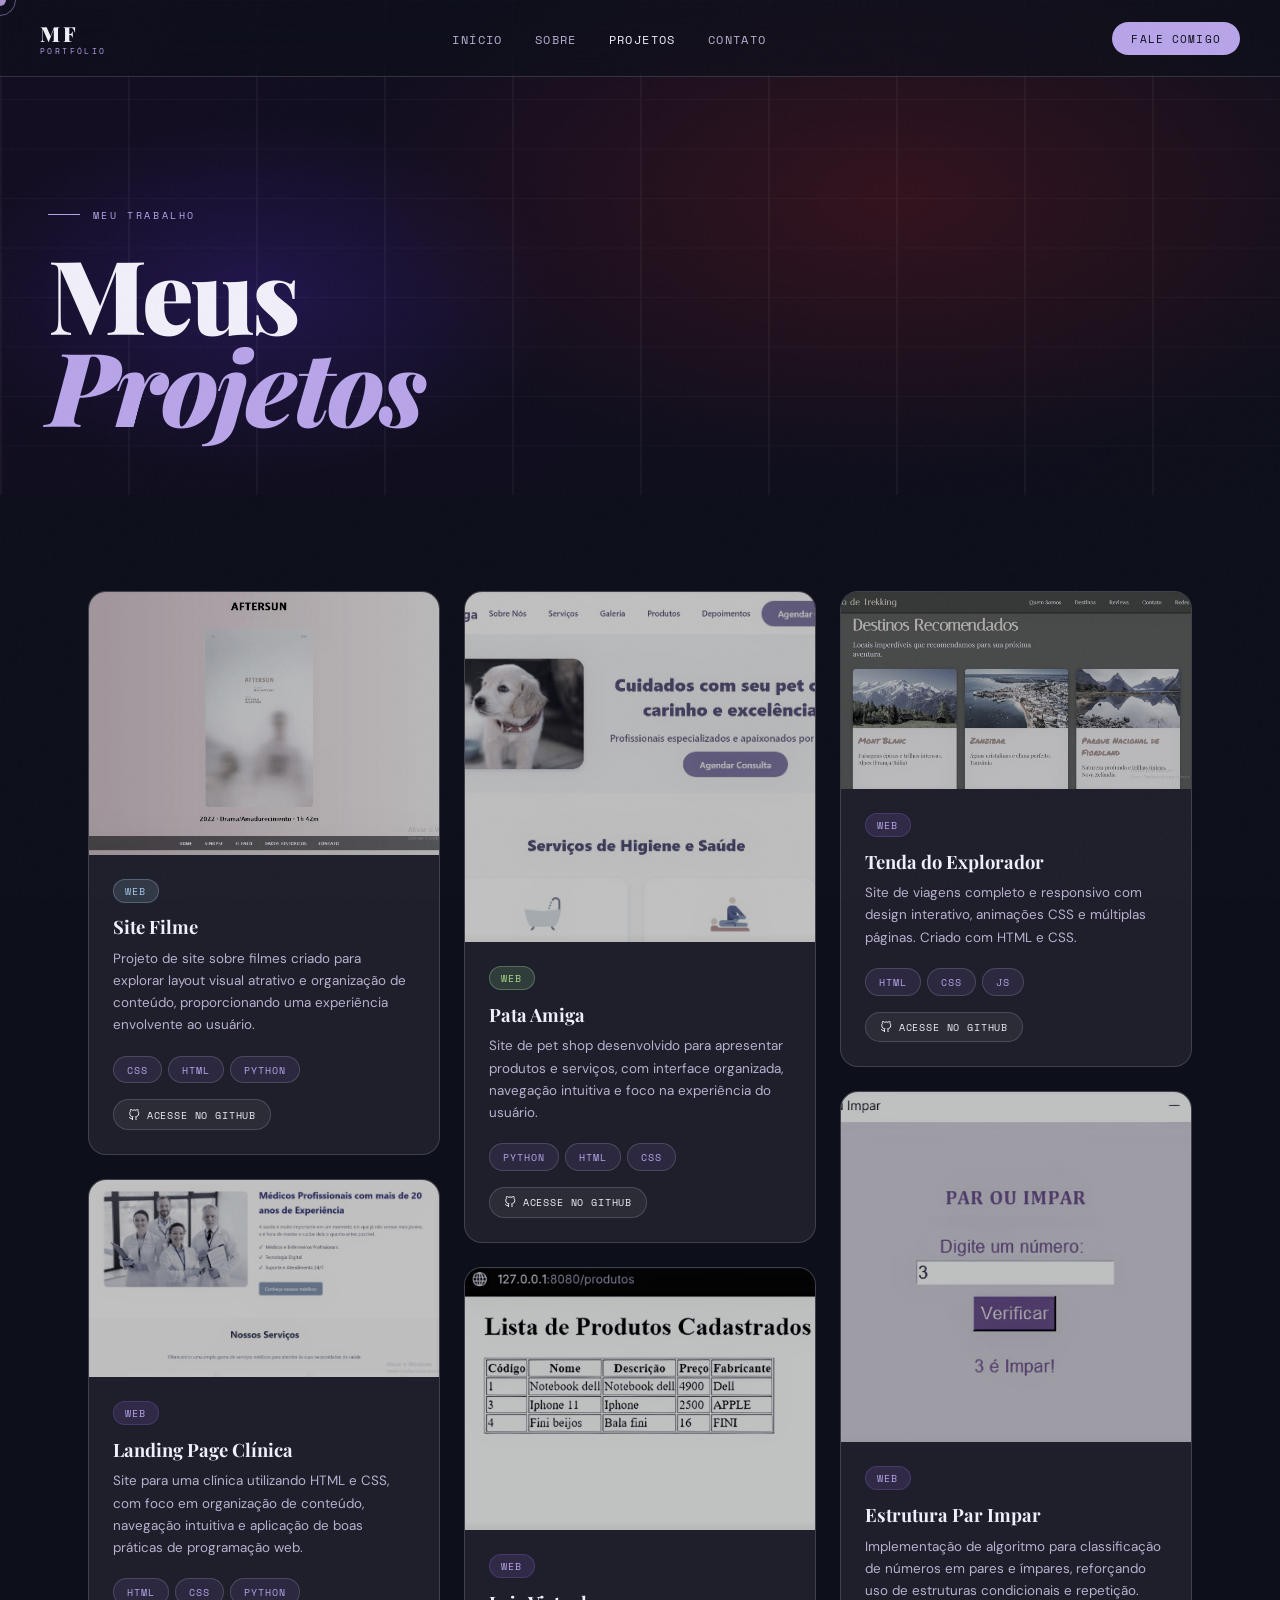
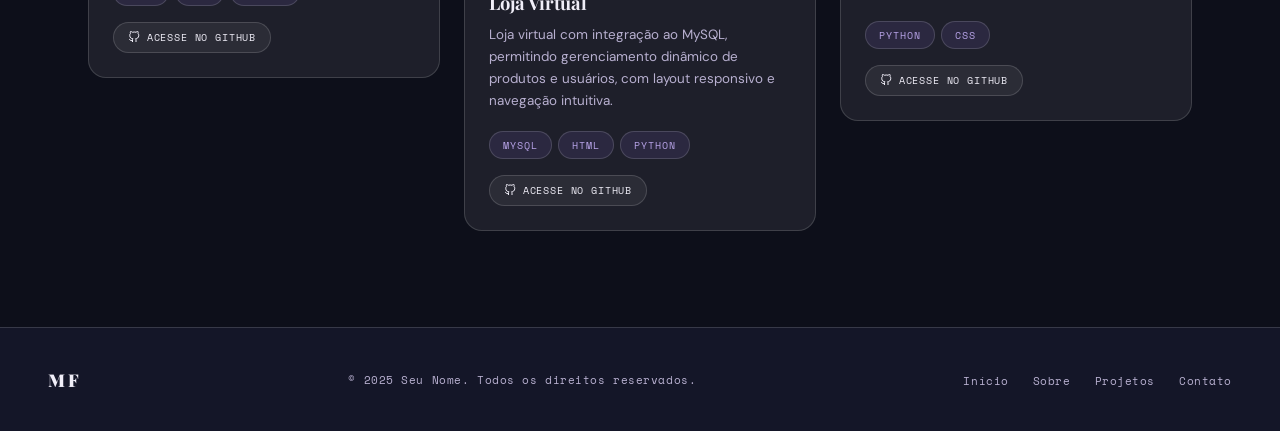
==== projetos.html @ b6779362 "Add files via upload" ====
<!DOCTYPE html>
<html lang="pt-BR">

<head>
  <meta charset="UTF-8" />
  <meta name="viewport" content="width=device-width, initial-scale=1.0" />
  <title>Projetos — Portfólio</title>
  <link rel="stylesheet" href="css/style.css" />
</head>

<body>

  <div class="cursor"></div>
  <div class="cursor-follower"></div>
  <div class="page-transition"></div>

  <!-- NAV -->
  <nav class="nav">
    <a href="index.html" class="nav-logo">MF<span>Portfólio</span></a>
    <button class="hamburger" aria-label="Menu"><span></span><span></span><span></span></button>
    <ul class="nav-links">
      <li><a href="index.html">Início</a></li>
      <li><a href="sobre.html">Sobre</a></li>
      <li><a href="projetos.html">Projetos</a></li>
      <li><a href="contato.html">Contato</a></li>
    </ul>
    <a href="contato.html" class="nav-cta">Fale comigo</a>
  </nav>

  <!-- ========================
       PROJECTS HERO
  ========================= -->
  <section class="projects-hero">
    <div class="projects-hero-bg"></div>

    <!-- Decorative grid pattern -->
    <svg style="position:absolute;inset:0;width:100%;height:100%;opacity:0.04;pointer-events:none;"
      viewBox="0 0 100 100" preserveAspectRatio="none">
      <defs>
        <pattern id="grid" width="10" height="10" patternUnits="userSpaceOnUse">
          <path d="M 10 0 L 0 0 0 10" fill="none" stroke="white" stroke-width="0.3" />
        </pattern>
      </defs>
      <rect width="100%" height="100%" fill="url(#grid)" />
    </svg>

    <div style="position:relative;z-index:2;max-width:1200px;width:100%;margin:0 auto;">
      <p class="section-label reveal">Meu trabalho</p>
      <h1
        style="font-family:var(--font-display);font-size:clamp(3rem,8vw,7rem);font-weight:900;line-height:0.9;letter-spacing:-0.03em;"
        class="reveal">
        Meus<br>
        <em style="font-style:italic;color:var(--lavender);">Projetos</em>
      </h1>
    </div>
  </section>

  <!-- ========================
       PROJECTS MASONRY
  ========================= -->
  <section class="projects-full-grid">
    <div class="projects-masonry">

      <!-- PROJECT 1 -->
      <div class="project-masonry-card reveal">
        <div class="project-masonry-thumb">
          <img src="assets/imagefilme.png" alt="Projeto Filme" />
        </div>
        <div class="project-masonry-info">
          <span class="project-badge desktop">Web</span>
          <h3 class="project-masonry-title">Site Filme</h3>
          <p class="project-masonry-desc">
            Projeto de site sobre filmes criado para explorar layout visual atrativo e organização de conteúdo,
            proporcionando uma experiência envolvente ao usuário.
          </p>
          <div style="display:flex;flex-wrap:wrap;gap:0.4rem;margin-bottom:1rem;">
            <span class="tag">CSS</span><span class="tag">HTML</span><span class="tag">Python</span>
          </div>
          <div class="project-links-row">
            <a href="https://github.com/marianafariasfa/site-filme" target="_blank" class="project-gh-btn">
              <svg width="12" height="12" viewBox="0 0 24 24" fill="none" stroke="currentColor" stroke-width="2">
                <path
                  d="M9 19c-5 1.5-5-2.5-7-3m14 6v-3.87a3.37 3.37 0 0 0-.94-2.61c3.14-.35 6.44-1.54 6.44-7A5.44 5.44 0 0 0 20 4.77 5.07 5.07 0 0 0 19.91 1S18.73.65 16 2.48a13.38 13.38 0 0 0-7 0C6.27.65 5.09 1 5.09 1A5.07 5.07 0 0 0 5 4.77a5.44 5.44 0 0 0-1.5 3.78c0 5.42 3.3 6.61 6.44 7A3.37 3.37 0 0 0 9 18.13V22" />
              </svg>
              Acesse no GitHub
            </a>
          </div>
        </div>
      </div>

      <!-- PROJECT 2 -->
      <div class="project-masonry-card reveal">
        <div class="project-masonry-thumb">
          <img src="assets/imageclinica.png" alt="Clínica Médica" />
        </div>
        <div class="project-masonry-info">
          <span class="project-badge web">Web</span>
          <h3 class="project-masonry-title">Landing Page Clínica</h3>
          <p class="project-masonry-desc">
            Site para uma clínica utilizando HTML e CSS, com foco em organização de conteúdo, navegação intuitiva e
            aplicação de boas práticas de programação web.
          </p>
          <div style="display:flex;flex-wrap:wrap;gap:0.4rem;margin-bottom:1rem;">
            <span class="tag">HTML</span><span class="tag">CSS</span><span class="tag">Python</span>
          </div>
          <div class="project-links-row">
            <a href="https://github.com/marianafariasfa/site-clinica-sesi" target="_blank" class="project-gh-btn">
              <svg width="12" height="12" viewBox="0 0 24 24" fill="none" stroke="currentColor" stroke-width="2">
                <path
                  d="M9 19c-5 1.5-5-2.5-7-3m14 6v-3.87a3.37 3.37 0 0 0-.94-2.61c3.14-.35 6.44-1.54 6.44-7A5.44 5.44 0 0 0 20 4.77 5.07 5.07 0 0 0 19.91 1S18.73.65 16 2.48a13.38 13.38 0 0 0-7 0C6.27.65 5.09 1 5.09 1A5.07 5.07 0 0 0 5 4.77a5.44 5.44 0 0 0-1.5 3.78c0 5.42 3.3 6.61 6.44 7A3.37 3.37 0 0 0 9 18.13V22" />
              </svg>
              Acesse no GitHub
            </a>
          </div>
        </div>
      </div>

      <!-- PROJECT 3 -->
      <div class="project-masonry-card reveal">
        <div class="project-masonry-thumb">
          <img src="assets/imagepataamiga.png" alt="Pata Amiga" />
        </div>
        <div class="project-masonry-info">
          <span class="project-badge"
            style="background:rgba(164,232,164,0.15);color:#a8d88a;border:1px solid rgba(164,232,164,0.3);">Web</span>
          <h3 class="project-masonry-title">Pata Amiga</h3>
          <p class="project-masonry-desc">
            Site de pet shop desenvolvido para apresentar produtos e serviços, com interface organizada, navegação
            intuitiva e foco na experiência do usuário.
          </p>
          <div style="display:flex;flex-wrap:wrap;gap:0.4rem;margin-bottom:1rem;">
            <span class="tag">Python</span><span class="tag">HTML</span><span class="tag">CSS</span>
          </div>
          <div class="project-links-row">
            <a href="https://github.com/marianafariasfa/site-pata-amiga-farias" target="_blank" class="project-gh-btn">
              <svg width="12" height="12" viewBox="0 0 24 24" fill="none" stroke="currentColor" stroke-width="2">
                <path
                  d="M9 19c-5 1.5-5-2.5-7-3m14 6v-3.87a3.37 3.37 0 0 0-.94-2.61c3.14-.35 6.44-1.54 6.44-7A5.44 5.44 0 0 0 20 4.77 5.07 5.07 0 0 0 19.91 1S18.73.65 16 2.48a13.38 13.38 0 0 0-7 0C6.27.65 5.09 1 5.09 1A5.07 5.07 0 0 0 5 4.77a5.44 5.44 0 0 0-1.5 3.78c0 5.42 3.3 6.61 6.44 7A3.37 3.37 0 0 0 9 18.13V22" />
              </svg>
              Acesse no GitHub
            </a>
          </div>
        </div>
      </div>

      <!-- PROJECT 4 -->
      <div class="project-masonry-card reveal">
        <div class="project-masonry-thumb">
          <img src="assets/imagelojavirtual.png" alt="Loja Virtual" />
        </div>
        <div class="project-masonry-info">
          <span class="project-badge web">Web</span>
          <h3 class="project-masonry-title">Loja Virtual</h3>
          <p class="project-masonry-desc">
            Loja virtual com integração ao MySQL, permitindo gerenciamento dinâmico de produtos e usuários, com layout
            responsivo e navegação intuitiva.
          </p>
          <div style="display:flex;flex-wrap:wrap;gap:0.4rem;margin-bottom:1rem;">
            <span class="tag">MySQL</span><span class="tag">HTML</span><span class="tag">Python</span>
          </div>
          <div class="project-links-row">
            <a href="https://github.com/marianafariasfa/loja-virtual" target="_blank" class="project-gh-btn">
              <svg width="12" height="12" viewBox="0 0 24 24" fill="none" stroke="currentColor" stroke-width="2">
                <path
                  d="M9 19c-5 1.5-5-2.5-7-3m14 6v-3.87a3.37 3.37 0 0 0-.94-2.61c3.14-.35 6.44-1.54 6.44-7A5.44 5.44 0 0 0 20 4.77 5.07 5.07 0 0 0 19.91 1S18.73.65 16 2.48a13.38 13.38 0 0 0-7 0C6.27.65 5.09 1 5.09 1A5.07 5.07 0 0 0 5 4.77a5.44 5.44 0 0 0-1.5 3.78c0 5.42 3.3 6.61 6.44 7A3.37 3.37 0 0 0 9 18.13V22" />
              </svg>
              Acesse no GitHub
            </a>
          </div>
        </div>
      </div>

      <!-- PROJECT 5 -->
      <div class="project-masonry-card reveal">
        <div class="project-masonry-thumb">
          <img src="assets/imagetenda.png" alt="Tenda do Explorador" />
        </div>
        <div class="project-masonry-info">
          <span class="project-badge web">Web</span>
          <h3 class="project-masonry-title">Tenda do Explorador</h3>
          <p class="project-masonry-desc">
            Site de viagens completo e responsivo com design interativo, animações CSS e múltiplas páginas. Criado
            com HTML e CSS.
          </p>
          <div style="display:flex;flex-wrap:wrap;gap:0.4rem;margin-bottom:1rem;">
            <span class="tag">HTML</span><span class="tag">CSS</span><span class="tag">JS</span>
          </div>
          <div class="project-links-row">
            <a href="https://github.com/marianafariasfa/tendadoexplorador" target="_blank" class="project-gh-btn">
              <svg width="12" height="12" viewBox="0 0 24 24" fill="none" stroke="currentColor" stroke-width="2">
                <path
                  d="M9 19c-5 1.5-5-2.5-7-3m14 6v-3.87a3.37 3.37 0 0 0-.94-2.61c3.14-.35 6.44-1.54 6.44-7A5.44 5.44 0 0 0 20 4.77 5.07 5.07 0 0 0 19.91 1S18.73.65 16 2.48a13.38 13.38 0 0 0-7 0C6.27.65 5.09 1 5.09 1A5.07 5.07 0 0 0 5 4.77a5.44 5.44 0 0 0-1.5 3.78c0 5.42 3.3 6.61 6.44 7A3.37 3.37 0 0 0 9 18.13V22" />
              </svg>
              Acesse no GitHub
            </a>
          </div>
        </div>
      </div>

      <!-- PROJECT 6 -->
      <div class="project-masonry-card reveal">
        <div class="project-masonry-thumb">
          <img src="assets/imageparimpar.png" alt="Estrutura Par ou Impar" />
        </div>
        <div class="project-masonry-info">
          <span class="project-badge web">Web</span>
          <h3 class="project-masonry-title">Estrutura Par Impar</h3>
          <p class="project-masonry-desc">
            Implementação de algoritmo para classificação de números em pares e ímpares, reforçando uso de estruturas
            condicionais e repetição.
          <div style="display:flex;flex-wrap:wrap;gap:0.4rem;margin-bottom:1rem;">
            <span class="tag">Python</span><span class="tag">CSS</span>
          </div>
          <div class="project-links-row">
            <a href="https://github.com/marianafariasfa/Estrutura-Par-Impar" target="_blank" class="project-gh-btn">
              <svg width="12" height="12" viewBox="0 0 24 24" fill="none" stroke="currentColor" stroke-width="2">
                <path
                  d="M9 19c-5 1.5-5-2.5-7-3m14 6v-3.87a3.37 3.37 0 0 0-.94-2.61c3.14-.35 6.44-1.54 6.44-7A5.44 5.44 0 0 0 20 4.77 5.07 5.07 0 0 0 19.91 1S18.73.65 16 2.48a13.38 13.38 0 0 0-7 0C6.27.65 5.09 1 5.09 1A5.07 5.07 0 0 0 5 4.77a5.44 5.44 0 0 0-1.5 3.78c0 5.42 3.3 6.61 6.44 7A3.37 3.37 0 0 0 9 18.13V22" />
              </svg>
              Acesse no GitHub
            </a>
          </div>
        </div>
      </div>

    </div>
  </section>

  <!-- FOOTER -->
  <footer>
    <span class="footer-logo">MF</span>
    <p>© 2025 Seu Nome. Todos os direitos reservados.</p>
    <ul class="footer-links">
      <li><a href="index.html">Início</a></li>
      <li><a href="sobre.html">Sobre</a></li>
      <li><a href="projetos.html">Projetos</a></li>
      <li><a href="contato.html">Contato</a></li>
    </ul>
  </footer>

  <script src="js/main.js"></script>
</body>

</html>
---- css/style.css ----
/* ========================================
   PORTFOLIO - AKINA-INSPIRED DESIGN SYSTEM
   Glassmorphism + Scrapbook + Editorial
   ======================================== */

@import url('https://fonts.googleapis.com/css2?family=Playfair+Display:ital,wght@0,400;0,700;0,900;1,400;1,700&family=DM+Sans:wght@300;400;500;600&family=Space+Mono:wght@400;700&display=swap');

/* ---- CSS VARIABLES ---- */
:root {
  --bg-dark: #0d0f1a;
  --bg-mid: #141628;
  --purple-deep: #2d1b69;
  --purple-mid: #4a2f8a;
  --purple-light: #7c5cbf;
  --lavender: #b8a4e8;
  --rose: #e8a4c4;
  --ice-blue: #a4c8e8;
  --cream: #f5f0e8;
  --warm-white: #faf8f5;
  --text-primary: #f0eef8;
  --text-secondary: #b8b0d0;
  --glass-bg: rgba(255,255,255,0.07);
  --glass-border: rgba(255,255,255,0.15);
  --glass-shadow: rgba(0,0,0,0.4);
  --card-dark: rgba(20,15,45,0.85);
  --card-maroon: rgba(60,20,30,0.9);
  --accent-yellow: #f5e642;
  --accent-coral: #ff6b6b;

  --font-display: 'Playfair Display', serif;
  --font-body: 'DM Sans', sans-serif;
  --font-mono: 'Space Mono', monospace;
}

/* ---- RESET & BASE ---- */
*, *::before, *::after { box-sizing: border-box; margin: 0; padding: 0; }

html { scroll-behavior: smooth; font-size: 16px; }

body {
  font-family: var(--font-body);
  background: var(--bg-dark);
  color: var(--text-primary);
  overflow-x: hidden;
  cursor: none;
}

/* ---- CUSTOM CURSOR ---- */
.cursor {
  width: 12px; height: 12px;
  background: var(--lavender);
  border-radius: 50%;
  position: fixed;
  top: 0; left: 0;
  pointer-events: none;
  z-index: 9999;
  transform: translate(-50%, -50%);
  transition: transform 0.1s ease, width 0.2s, height 0.2s, background 0.2s;
  mix-blend-mode: difference;
}
.cursor-follower {
  width: 32px; height: 32px;
  border: 1.5px solid rgba(184,164,232,0.5);
  border-radius: 50%;
  position: fixed;
  top: 0; left: 0;
  pointer-events: none;
  z-index: 9998;
  transform: translate(-50%, -50%);
  transition: transform 0.3s ease, width 0.3s, height 0.3s;
}
body:hover .cursor { transform: translate(-50%, -50%) scale(1); }
a:hover ~ .cursor, button:hover ~ .cursor { transform: translate(-50%, -50%) scale(2.5); }

/* ---- GRAIN OVERLAY ---- */
body::before {
  content: '';
  position: fixed;
  inset: 0;
  background-image: url("data:image/svg+xml,%3Csvg viewBox='0 0 256 256' xmlns='http://www.w3.org/2000/svg'%3E%3Cfilter id='noise'%3E%3CfeTurbulence type='fractalNoise' baseFrequency='0.9' numOctaves='4' stitchTiles='stitch'/%3E%3C/filter%3E%3Crect width='100%25' height='100%25' filter='url(%23noise)' opacity='0.04'/%3E%3C/svg%3E");
  pointer-events: none;
  z-index: 9000;
  opacity: 0.4;
}

/* ---- NAVIGATION ---- */
.nav {
  position: fixed;
  top: 0; left: 0; right: 0;
  z-index: 1000;
  padding: 1.2rem 2.5rem;
  display: flex;
  align-items: center;
  justify-content: space-between;
  background: rgba(13,15,26,0.6);
  backdrop-filter: blur(20px);
  -webkit-backdrop-filter: blur(20px);
  border-bottom: 1px solid var(--glass-border);
}

.nav-logo {
  font-family: var(--font-display);
  font-size: 1.3rem;
  font-weight: 900;
  letter-spacing: 0.15em;
  color: var(--text-primary);
  text-decoration: none;
  text-transform: uppercase;
}

.nav-logo span {
  display: block;
  font-size: 0.5rem;
  font-family: var(--font-mono);
  letter-spacing: 0.3em;
  color: var(--lavender);
  font-weight: 400;
  text-transform: uppercase;
  margin-top: -2px;
}

.nav-links {
  display: flex;
  gap: 2rem;
  list-style: none;
  align-items: center;
}

.nav-links a {
  font-family: var(--font-mono);
  font-size: 0.72rem;
  letter-spacing: 0.12em;
  color: var(--text-secondary);
  text-decoration: none;
  text-transform: uppercase;
  transition: color 0.3s;
  position: relative;
}

.nav-links a::after {
  content: '';
  position: absolute;
  bottom: -3px; left: 0;
  width: 0; height: 1px;
  background: var(--lavender);
  transition: width 0.3s ease;
}

.nav-links a:hover { color: var(--lavender); }
.nav-links a:hover::after { width: 100%; }
.nav-links a.active { color: var(--text-primary); }

.nav-cta {
  font-family: var(--font-mono);
  font-size: 0.7rem;
  letter-spacing: 0.1em;
  color: var(--bg-dark);
  background: var(--lavender);
  border: none;
  padding: 0.5rem 1.2rem;
  cursor: pointer;
  text-decoration: none;
  text-transform: uppercase;
  transition: background 0.3s, transform 0.2s;
  border-radius: 50px;
}
.nav-cta:hover { background: var(--rose); transform: scale(1.03); }

/* ---- HAMBURGER ---- */
.hamburger {
  display: none;
  flex-direction: column;
  gap: 5px;
  cursor: pointer;
  padding: 4px;
  background: none;
  border: none;
}
.hamburger span {
  display: block;
  width: 22px; height: 1.5px;
  background: var(--text-primary);
  transition: all 0.3s;
}
.hamburger.open span:nth-child(1) { transform: translateY(6.5px) rotate(45deg); }
.hamburger.open span:nth-child(2) { opacity: 0; }
.hamburger.open span:nth-child(3) { transform: translateY(-6.5px) rotate(-45deg); }

/* ---- GLASS PANEL (reusable) ---- */
.glass {
  background: var(--glass-bg);
  border: 1px solid var(--glass-border);
  backdrop-filter: blur(16px);
  -webkit-backdrop-filter: blur(16px);
  border-radius: 18px;
}

/* ---- TORN EDGE (pseudo-element) ---- */
.torn-top::before,
.torn-bottom::after {
  content: '';
  display: block;
  width: 100%;
  height: 40px;
  background: inherit;
  clip-path: polygon(
    0% 100%, 3% 40%, 6% 80%, 9% 30%, 12% 70%, 15% 20%, 18% 60%,
    21% 10%, 24% 50%, 27% 90%, 30% 40%, 33% 70%, 36% 20%, 39% 60%,
    42% 100%, 45% 50%, 48% 80%, 51% 30%, 54% 70%, 57% 10%, 60% 60%,
    63% 90%, 66% 40%, 69% 80%, 72% 30%, 75% 60%, 78% 20%, 81% 70%,
    84% 40%, 87% 80%, 90% 10%, 93% 60%, 96% 30%, 100% 70%, 100% 100%
  );
}

/* ---- SECTION TRANSITIONS (fade+slide) ---- */
.reveal {
  opacity: 0;
  transform: translateY(40px);
  transition: opacity 0.7s cubic-bezier(0.16, 1, 0.3, 1), transform 0.7s cubic-bezier(0.16, 1, 0.3, 1);
}
.reveal.visible {
  opacity: 1;
  transform: translateY(0);
}
.reveal-left {
  opacity: 0;
  transform: translateX(-50px);
  transition: opacity 0.7s cubic-bezier(0.16, 1, 0.3, 1), transform 0.7s cubic-bezier(0.16, 1, 0.3, 1);
}
.reveal-left.visible { opacity: 1; transform: translateX(0); }
.reveal-right {
  opacity: 0;
  transform: translateX(50px);
  transition: opacity 0.7s cubic-bezier(0.16, 1, 0.3, 1), transform 0.7s cubic-bezier(0.16, 1, 0.3, 1);
}
.reveal-right.visible { opacity: 1; transform: translateX(0); }

/* ---- PAGE TRANSITION ---- */
.page-transition {
  position: fixed;
  inset: 0;
  background: var(--purple-deep);
  z-index: 8000;
  transform: translateY(100%);
  transition: transform 0.5s cubic-bezier(0.76, 0, 0.24, 1);
}
.page-transition.entering { transform: translateY(0); }
.page-transition.leaving { transform: translateY(-100%); }

/* ---- FOOTER ---- */
footer {
  background: var(--bg-mid);
  border-top: 1px solid var(--glass-border);
  padding: 2.5rem 3rem;
  display: flex;
  align-items: center;
  justify-content: space-between;
  flex-wrap: wrap;
  gap: 1rem;
}
footer .footer-logo {
  font-family: var(--font-display);
  font-size: 1.1rem;
  font-weight: 900;
  letter-spacing: 0.15em;
  color: var(--text-primary);
}
footer p {
  font-family: var(--font-mono);
  font-size: 0.7rem;
  color: var(--text-secondary);
  letter-spacing: 0.05em;
}
footer .footer-links {
  display: flex;
  gap: 1.5rem;
  list-style: none;
}
footer .footer-links a {
  font-family: var(--font-mono);
  font-size: 0.7rem;
  color: var(--text-secondary);
  text-decoration: none;
  letter-spacing: 0.05em;
  transition: color 0.3s;
}
footer .footer-links a:hover { color: var(--lavender); }

/* ---- SCROLL BAR ---- */
::-webkit-scrollbar { width: 5px; }
::-webkit-scrollbar-track { background: var(--bg-dark); }
::-webkit-scrollbar-thumb { background: var(--purple-mid); border-radius: 10px; }
::-webkit-scrollbar-thumb:hover { background: var(--lavender); }

/* ---- UTILITY ---- */
.tag {
  display: inline-block;
  font-family: var(--font-mono);
  font-size: 0.65rem;
  letter-spacing: 0.1em;
  text-transform: uppercase;
  padding: 0.3rem 0.8rem;
  border: 1px solid var(--glass-border);
  border-radius: 50px;
  color: var(--lavender);
  background: rgba(124,92,191,0.15);
}

/* ========================================
   HOME PAGE
   ======================================== */

.hero {
  position: relative;
  min-height: 100vh;
  display: flex;
  flex-direction: column;
  justify-content: flex-end;
  overflow: hidden;
  padding-top: 80px;
}

.hero-bg {
  position: absolute;
  inset: 0;
  background:
    radial-gradient(ellipse 80% 60% at 50% 0%, rgba(74,47,138,0.7) 0%, transparent 70%),
    radial-gradient(ellipse 40% 40% at 80% 30%, rgba(184,164,232,0.15) 0%, transparent 60%),
    radial-gradient(ellipse 60% 80% at 20% 80%, rgba(45,27,105,0.6) 0%, transparent 70%),
    linear-gradient(170deg, #1a1035 0%, #0d0f1a 40%, #1c1030 100%);
  z-index: 0;
}

/* Mountain silhouette using CSS */
.hero-mountain {
  position: absolute;
  bottom: 0;
  left: 0; right: 0;
  height: 65%;
  background: linear-gradient(180deg, transparent 0%, rgba(20,10,40,0.5) 40%, #0d0f1a 100%);
  clip-path: polygon(
    0% 100%, 0% 75%, 8% 55%, 15% 65%, 22% 40%, 28% 55%, 35% 20%, 42% 38%,
    48% 15%, 55% 30%, 62% 10%, 68% 28%, 75% 18%, 82% 35%, 88% 22%, 94% 40%,
    100% 30%, 100% 100%
  );
  z-index: 1;
}

.hero-mountain-2 {
  position: absolute;
  bottom: 0;
  left: 0; right: 0;
  height: 45%;
  background: linear-gradient(180deg, rgba(45,27,105,0.4) 0%, #0d0f1a 80%);
  clip-path: polygon(
    0% 100%, 0% 80%, 5% 65%, 12% 72%, 20% 50%, 30% 68%, 40% 35%, 50% 55%,
    60% 30%, 70% 52%, 80% 40%, 90% 58%, 100% 45%, 100% 100%
  );
  z-index: 2;
}

.hero-city-glow {
  position: absolute;
  bottom: 0;
  left: 0; right: 0;
  height: 30%;
  background: linear-gradient(0deg, rgba(255,140,60,0.12) 0%, transparent 100%);
  z-index: 3;
}

.hero-content {
  position: relative;
  z-index: 10;
  padding: 0 3rem 0;
  max-width: 1200px;
  width: 100%;
  margin: 0 auto;
}

.hero-eyebrow {
  font-family: var(--font-mono);
  font-size: 0.72rem;
  letter-spacing: 0.25em;
  color: var(--lavender);
  text-transform: uppercase;
  margin-bottom: 1rem;
}

.hero-name {
  font-family: var(--font-display);
  font-size: clamp(3.5rem, 9vw, 8rem);
  font-weight: 900;
  line-height: 0.92;
  letter-spacing: -0.02em;
  color: var(--text-primary);
  margin-bottom: 1.5rem;
}

.hero-name em {
  font-style: italic;
  color: var(--lavender);
}

.hero-phrase {
  font-family: var(--font-display);
  font-size: clamp(1rem, 2.5vw, 1.4rem);
  font-style: italic;
  color: var(--text-secondary);
  max-width: 520px;
  line-height: 1.5;
  margin-bottom: 2.5rem;
}

.hero-cta-group {
  display: flex;
  gap: 1rem;
  align-items: center;
  margin-bottom: 3rem;
  flex-wrap: wrap;
}

.btn-primary {
  font-family: var(--font-mono);
  font-size: 0.72rem;
  letter-spacing: 0.1em;
  text-transform: uppercase;
  color: var(--bg-dark);
  background: var(--lavender);
  border: none;
  padding: 0.9rem 2rem;
  cursor: pointer;
  text-decoration: none;
  border-radius: 50px;
  transition: all 0.3s ease;
  display: inline-flex;
  align-items: center;
  gap: 0.5rem;
}
.btn-primary:hover {
  background: var(--rose);
  transform: translateY(-2px);
  box-shadow: 0 8px 30px rgba(184,164,232,0.3);
}

.btn-outline {
  font-family: var(--font-mono);
  font-size: 0.72rem;
  letter-spacing: 0.1em;
  text-transform: uppercase;
  color: var(--text-primary);
  background: transparent;
  border: 1px solid var(--glass-border);
  padding: 0.9rem 2rem;
  cursor: pointer;
  text-decoration: none;
  border-radius: 50px;
  transition: all 0.3s ease;
  backdrop-filter: blur(8px);
}
.btn-outline:hover {
  border-color: var(--lavender);
  color: var(--lavender);
  transform: translateY(-2px);
}

/* ---- HERO BOTTOM BAR ---- */
.hero-bottom-bar {
  position: relative;
  z-index: 10;
  display: flex;
  align-items: center;
  gap: 0;
  background: rgba(255,255,255,0.06);
  backdrop-filter: blur(20px);
  -webkit-backdrop-filter: blur(20px);
  border-top: 1px solid var(--glass-border);
  padding: 0.9rem 3rem;
  overflow-x: auto;
  flex-wrap: nowrap;
}

.hero-bottom-bar .bar-item {
  font-family: var(--font-mono);
  font-size: 0.65rem;
  letter-spacing: 0.08em;
  color: var(--text-secondary);
  text-transform: uppercase;
  padding: 0 2rem;
  border-right: 1px solid var(--glass-border);
  white-space: nowrap;
  display: flex;
  align-items: center;
  gap: 0.5rem;
}
.hero-bottom-bar .bar-item:last-child { border-right: none; }
.hero-bottom-bar .bar-item svg { width: 12px; height: 12px; opacity: 0.6; }

/* ---- ABOUT PREVIEW SECTION ---- */
.about-preview {
  padding: 8rem 3rem;
  max-width: 1200px;
  margin: 0 auto;
}

.section-label {
  font-family: var(--font-mono);
  font-size: 0.65rem;
  letter-spacing: 0.25em;
  color: var(--lavender);
  text-transform: uppercase;
  margin-bottom: 1.5rem;
  display: flex;
  align-items: center;
  gap: 0.8rem;
}
.section-label::before {
  content: '';
  display: inline-block;
  width: 2rem; height: 1px;
  background: var(--lavender);
}

.section-title {
  font-family: var(--font-display);
  font-size: clamp(2.2rem, 5vw, 4rem);
  font-weight: 900;
  line-height: 1.05;
  letter-spacing: -0.02em;
  margin-bottom: 2rem;
}

.section-title em { font-style: italic; color: var(--lavender); }

/* ---- COLLAGE GRID ---- */
.collage-grid {
  display: grid;
  grid-template-columns: repeat(12, 1fr);
  grid-template-rows: auto;
  gap: 1.2rem;
  margin-top: 4rem;
}

.collage-card {
  border-radius: 18px;
  overflow: hidden;
  position: relative;
  transition: transform 0.4s cubic-bezier(0.16,1,0.3,1);
}
.collage-card:hover { transform: translateY(-6px) rotate(0.5deg); }

.collage-card-1 {
  grid-column: 1 / 8;
  grid-row: 1;
  background: var(--card-dark);
  border: 1px solid var(--glass-border);
  padding: 2.5rem;
  display: flex;
  flex-direction: column;
  justify-content: space-between;
  min-height: 280px;
}

.collage-card-2 {
  grid-column: 8 / 13;
  grid-row: 1;
  background: linear-gradient(135deg, rgba(74,47,138,0.6), rgba(45,27,105,0.8));
  border: 1px solid rgba(124,92,191,0.3);
  padding: 2.5rem;
  min-height: 280px;
  display: flex;
  flex-direction: column;
  justify-content: flex-end;
}

.collage-card-3 {
  grid-column: 1 / 5;
  grid-row: 2;
  background: var(--card-maroon);
  border: 1px solid rgba(180,80,80,0.2);
  padding: 2rem;
  min-height: 200px;
  display: flex;
  flex-direction: column;
  justify-content: flex-end;
}

.collage-card-4 {
  grid-column: 5 / 13;
  grid-row: 2;
  background: rgba(255,255,255,0.04);
  border: 1px solid var(--glass-border);
  backdrop-filter: blur(10px);
  padding: 2.5rem;
  min-height: 200px;
  display: flex;
  align-items: center;
  gap: 3rem;
}

.collage-card-title {
  font-family: var(--font-display);
  font-size: clamp(1.2rem, 2.5vw, 1.8rem);
  font-weight: 700;
  line-height: 1.2;
  margin-bottom: 0.8rem;
}
.collage-card-title em { font-style: italic; color: var(--lavender); }

.collage-card-body {
  font-size: 0.88rem;
  color: var(--text-secondary);
  line-height: 1.65;
}

.big-number {
  font-family: var(--font-display);
  font-size: 5rem;
  font-weight: 900;
  line-height: 1;
  color: var(--lavender);
  opacity: 0.8;
}

.stat-group {
  display: flex;
  flex-direction: column;
  gap: 0.2rem;
}
.stat-group .stat-num {
  font-family: var(--font-display);
  font-size: 2.5rem;
  font-weight: 700;
  color: var(--text-primary);
}
.stat-group .stat-label {
  font-family: var(--font-mono);
  font-size: 0.65rem;
  letter-spacing: 0.1em;
  color: var(--text-secondary);
  text-transform: uppercase;
}

/* ---- SKILLS RIBBON ---- */
.skills-ribbon {
  padding: 2rem 0;
  overflow: hidden;
  border-top: 1px solid var(--glass-border);
  border-bottom: 1px solid var(--glass-border);
  background: rgba(255,255,255,0.02);
  position: relative;
}

.skills-ribbon-track {
  display: flex;
  gap: 3rem;
  animation: ribbon-scroll 20s linear infinite;
  width: max-content;
}

.skills-ribbon-track .ribbon-item {
  font-family: var(--font-display);
  font-size: 1.2rem;
  font-style: italic;
  color: var(--text-secondary);
  white-space: nowrap;
  display: flex;
  align-items: center;
  gap: 0.8rem;
}
.skills-ribbon-track .ribbon-item::after {
  content: '✦';
  color: var(--lavender);
  font-style: normal;
  font-size: 0.7rem;
}

@keyframes ribbon-scroll {
  from { transform: translateX(0); }
  to { transform: translateX(-50%); }
}

/* ---- PROJECTS PREVIEW ---- */
.projects-preview {
  padding: 8rem 3rem;
  max-width: 1200px;
  margin: 0 auto;
}

.projects-grid {
  display: grid;
  grid-template-columns: repeat(3, 1fr);
  gap: 1.5rem;
  margin-top: 3rem;
}

.project-card {
  border-radius: 18px;
  overflow: hidden;
  background: var(--glass-bg);
  border: 1px solid var(--glass-border);
  transition: all 0.4s cubic-bezier(0.16,1,0.3,1);
  position: relative;
}

.project-card:hover {
  transform: translateY(-8px);
  border-color: rgba(124,92,191,0.4);
  box-shadow: 0 20px 60px rgba(124,92,191,0.2);
}

.project-thumb {
  height: 200px;
  position: relative;
  overflow: hidden;
}

.project-thumb-bg {
  position: absolute;
  inset: 0;
  transition: transform 0.5s ease;
}
.project-card:hover .project-thumb-bg { transform: scale(1.05); }

.project-thumb-overlay {
  position: absolute;
  inset: 0;
  background: linear-gradient(180deg, transparent 50%, rgba(13,15,26,0.9) 100%);
}

.project-info {
  padding: 1.5rem;
}

.project-tech-stack {
  display: flex;
  flex-wrap: wrap;
  gap: 0.4rem;
  margin-bottom: 0.8rem;
}

.project-name {
  font-family: var(--font-display);
  font-size: 1.2rem;
  font-weight: 700;
  margin-bottom: 0.5rem;
}

.project-desc {
  font-size: 0.84rem;
  color: var(--text-secondary);
  line-height: 1.6;
  margin-bottom: 1rem;
}

.project-link {
  font-family: var(--font-mono);
  font-size: 0.68rem;
  letter-spacing: 0.08em;
  text-transform: uppercase;
  color: var(--lavender);
  text-decoration: none;
  display: flex;
  align-items: center;
  gap: 0.4rem;
  transition: gap 0.3s;
}
.project-link:hover { gap: 0.8rem; }

/* ======================================
   ABOUT PAGE
   ====================================== */

.about-hero {
  min-height: 60vh;
  display: flex;
  align-items: flex-end;
  position: relative;
  overflow: hidden;
  padding: 8rem 3rem 4rem;
}

.about-hero-bg {
  position: absolute;
  inset: 0;
  background:
    radial-gradient(ellipse 70% 70% at 30% 50%, rgba(45,27,105,0.8) 0%, transparent 70%),
    linear-gradient(135deg, #1a1035 0%, #0d0f1a 100%);
}

.about-hero-content {
  position: relative;
  z-index: 2;
  max-width: 1200px;
  width: 100%;
  margin: 0 auto;
}

.about-page-title {
  font-family: var(--font-display);
  font-size: clamp(3rem, 8vw, 7rem);
  font-weight: 900;
  line-height: 0.9;
  letter-spacing: -0.03em;
}
.about-page-title em { font-style: italic; color: var(--lavender); }

.about-layout {
  padding: 6rem 3rem;
  max-width: 1200px;
  margin: 0 auto;
  display: grid;
  grid-template-columns: 1fr 1.2fr;
  gap: 5rem;
  align-items: start;
}

.about-bio p {
  font-size: 1rem;
  line-height: 1.8;
  color: var(--text-secondary);
  margin-bottom: 1.2rem;
}

.about-bio p strong {
  color: var(--text-primary);
  font-weight: 600;
}

.skills-section { padding: 0 3rem 8rem; max-width: 1200px; margin: 0 auto; }

.skills-columns {
  display: grid;
  grid-template-columns: 1fr 1fr;
  gap: 4rem;
  margin-top: 3rem;
}

.skill-category-title {
  font-family: var(--font-display);
  font-size: 1.5rem;
  font-weight: 700;
  font-style: italic;
  margin-bottom: 1.5rem;
  color: var(--lavender);
}

.skill-item {
  margin-bottom: 1.5rem;
}

.skill-item-header {
  display: flex;
  justify-content: space-between;
  align-items: center;
  margin-bottom: 0.5rem;
}

.skill-name {
  font-family: var(--font-mono);
  font-size: 0.75rem;
  letter-spacing: 0.08em;
  text-transform: uppercase;
  color: var(--text-primary);
}

.skill-pct {
  font-family: var(--font-mono);
  font-size: 0.68rem;
  color: var(--lavender);
}

.skill-bar-bg {
  height: 3px;
  background: rgba(255,255,255,0.1);
  border-radius: 10px;
  overflow: hidden;
}

.skill-bar-fill {
  height: 100%;
  background: linear-gradient(90deg, var(--purple-mid), var(--lavender));
  border-radius: 10px;
  width: 0;
  transition: width 1.2s cubic-bezier(0.16, 1, 0.3, 1);
}

.soft-skills-grid {
  display: grid;
  grid-template-columns: 1fr 1fr;
  gap: 1rem;
}

.soft-skill-card {
  background: var(--glass-bg);
  border: 1px solid var(--glass-border);
  border-radius: 14px;
  padding: 1.5rem;
  transition: all 0.3s;
}
.soft-skill-card:hover {
  background: rgba(124,92,191,0.15);
  border-color: rgba(124,92,191,0.4);
  transform: translateY(-3px);
}

.soft-skill-icon {
  font-size: 1.5rem;
  margin-bottom: 0.6rem;
}

.soft-skill-name {
  font-family: var(--font-mono);
  font-size: 0.72rem;
  letter-spacing: 0.08em;
  text-transform: uppercase;
  color: var(--text-primary);
  margin-bottom: 0.4rem;
}

.soft-skill-desc {
  font-size: 0.8rem;
  color: var(--text-secondary);
  line-height: 1.5;
}

/* ======================================
   PROJECTS PAGE
   ====================================== */

.projects-hero {
  min-height: 55vh;
  display: flex;
  align-items: flex-end;
  position: relative;
  overflow: hidden;
  padding: 8rem 3rem 4rem;
}

.projects-hero-bg {
  position: absolute;
  inset: 0;
  background:
    radial-gradient(ellipse 60% 80% at 70% 40%, rgba(60,20,30,0.8) 0%, transparent 70%),
    radial-gradient(ellipse 40% 60% at 20% 60%, rgba(45,27,105,0.6) 0%, transparent 60%),
    linear-gradient(135deg, #130d22 0%, #0d0f1a 100%);
}

.projects-full-grid {
  padding: 6rem 3rem;
  max-width: 1200px;
  margin: 0 auto;
}

.projects-masonry {
  columns: 3;
  column-gap: 1.5rem;
}

.project-masonry-card {
  break-inside: avoid;
  margin-bottom: 1.5rem;
  border-radius: 18px;
  overflow: hidden;
  background: var(--glass-bg);
  border: 1px solid var(--glass-border);
  transition: all 0.4s cubic-bezier(0.16,1,0.3,1);
}
.project-masonry-card:hover {
  transform: translateY(-6px);
  border-color: rgba(124,92,191,0.4);
  box-shadow: 0 20px 50px rgba(0,0,0,0.4);
}

.project-masonry-thumb {
  width: 100%;
  aspect-ratio: 16/9;
  position: relative;
  overflow: hidden;
}

.project-masonry-thumb img {
  width: 100%;        /* ocupa toda a largura do container */
  height: 100%;       /* ocupa toda a altura do container */
  object-fit: cover;  /* cobre o container sem deformar a imagem */
  display: block;     /* remove espaçamento extra */
  position: absolute; /* garante que fique dentro do container */
  top: 0;
  left: 0;
}

.project-masonry-card:nth-child(3n+1) .project-masonry-thumb { aspect-ratio: 4/3; }
.project-masonry-card:nth-child(3n+2) .project-masonry-thumb { aspect-ratio: 16/9; }
.project-masonry-card:nth-child(3n) .project-masonry-thumb { aspect-ratio: 1/1; }

.project-masonry-info { padding: 1.5rem; }

.project-badge {
  display: inline-block;
  font-family: var(--font-mono);
  font-size: 0.6rem;
  letter-spacing: 0.12em;
  text-transform: uppercase;
  padding: 0.25rem 0.7rem;
  border-radius: 50px;
  margin-bottom: 0.8rem;
}
.project-badge.web { background: rgba(124,92,191,0.2); color: var(--lavender); border: 1px solid rgba(124,92,191,0.3); }
.project-badge.mobile { background: rgba(232,164,196,0.15); color: var(--rose); border: 1px solid rgba(232,164,196,0.3); }
.project-badge.desktop { background: rgba(164,200,232,0.15); color: var(--ice-blue); border: 1px solid rgba(164,200,232,0.3); }

.project-masonry-title {
  font-family: var(--font-display);
  font-size: 1.15rem;
  font-weight: 700;
  margin-bottom: 0.6rem;
  line-height: 1.25;
}

.project-masonry-desc {
  font-size: 0.84rem;
  color: var(--text-secondary);
  line-height: 1.65;
  margin-bottom: 1.2rem;
}

.project-links-row {
  display: flex;
  gap: 0.8rem;
  align-items: center;
}

.project-gh-btn {
  font-family: var(--font-mono);
  font-size: 0.65rem;
  letter-spacing: 0.08em;
  text-transform: uppercase;
  color: var(--text-primary);
  text-decoration: none;
  background: rgba(255,255,255,0.06);
  border: 1px solid var(--glass-border);
  padding: 0.4rem 0.9rem;
  border-radius: 50px;
  transition: all 0.3s;
  display: flex;
  align-items: center;
  gap: 0.4rem;
}
.project-gh-btn:hover {
  background: var(--purple-mid);
  border-color: var(--purple-light);
}

/* ======================================
   CONTACT PAGE
   ====================================== */

.contact-hero {
  min-height: 50vh;
  display: flex;
  align-items: flex-end;
  position: relative;
  overflow: hidden;
  padding: 8rem 3rem 4rem;
}

.contact-hero-bg {
  position: absolute;
  inset: 0;
  background:
    radial-gradient(ellipse 60% 80% at 50% 30%, rgba(74,47,138,0.7) 0%, transparent 70%),
    linear-gradient(180deg, #130d22 0%, #0d0f1a 100%);
}

.contact-layout {
  padding: 6rem 3rem;
  max-width: 1200px;
  margin: 0 auto;
  display: grid;
  grid-template-columns: 1fr 1.2fr;
  gap: 5rem;
}

.contact-info-cards {
  display: flex;
  flex-direction: column;
  gap: 1rem;
}

.contact-card {
  background: var(--glass-bg);
  border: 1px solid var(--glass-border);
  border-radius: 16px;
  padding: 1.5rem 2rem;
  display: flex;
  align-items: center;
  gap: 1.2rem;
  text-decoration: none;
  color: var(--text-primary);
  transition: all 0.3s;
}
.contact-card:hover {
  background: rgba(124,92,191,0.12);
  border-color: rgba(124,92,191,0.4);
  transform: translateX(6px);
}

.contact-card-icon {
  width: 42px; height: 42px;
  background: rgba(124,92,191,0.2);
  border-radius: 10px;
  display: flex;
  align-items: center;
  justify-content: center;
  font-size: 1.1rem;
  flex-shrink: 0;
}

.contact-card-label {
  font-family: var(--font-mono);
  font-size: 0.65rem;
  letter-spacing: 0.1em;
  text-transform: uppercase;
  color: var(--lavender);
  margin-bottom: 0.2rem;
}
.contact-card-value {
  font-size: 0.9rem;
  color: var(--text-primary);
}

.contact-form {
  background: var(--glass-bg);
  border: 1px solid var(--glass-border);
  border-radius: 22px;
  padding: 2.5rem;
  backdrop-filter: blur(16px);
}

.form-group {
  margin-bottom: 1.5rem;
}

.form-label {
  display: block;
  font-family: var(--font-mono);
  font-size: 0.65rem;
  letter-spacing: 0.12em;
  text-transform: uppercase;
  color: var(--lavender);
  margin-bottom: 0.6rem;
}

.form-input,
.form-textarea {
  width: 100%;
  background: rgba(255,255,255,0.04);
  border: 1px solid var(--glass-border);
  border-radius: 10px;
  padding: 0.9rem 1.2rem;
  font-family: var(--font-body);
  font-size: 0.9rem;
  color: var(--text-primary);
  outline: none;
  transition: border-color 0.3s, box-shadow 0.3s;
  resize: none;
}
.form-input::placeholder,
.form-textarea::placeholder {
  color: rgba(255,255,255,0.2);
}
.form-input:focus,
.form-textarea:focus {
  border-color: rgba(124,92,191,0.6);
  box-shadow: 0 0 0 3px rgba(124,92,191,0.1);
  background: rgba(124,92,191,0.05);
}
.form-textarea { min-height: 140px; }

.form-error {
  font-family: var(--font-mono);
  font-size: 0.65rem;
  color: var(--accent-coral);
  margin-top: 0.4rem;
  display: none;
}
.form-error.show { display: block; }

.form-submit {
  width: 100%;
  font-family: var(--font-mono);
  font-size: 0.75rem;
  letter-spacing: 0.12em;
  text-transform: uppercase;
  color: var(--bg-dark);
  background: var(--lavender);
  border: none;
  padding: 1rem 2rem;
  cursor: pointer;
  border-radius: 10px;
  transition: all 0.3s;
  display: flex;
  align-items: center;
  justify-content: center;
  gap: 0.6rem;
}
.form-submit:hover {
  background: var(--rose);
  transform: translateY(-2px);
  box-shadow: 0 8px 30px rgba(184,164,232,0.25);
}
.form-submit:disabled {
  opacity: 0.6;
  cursor: not-allowed;
  transform: none;
}

.form-success {
  text-align: center;
  padding: 3rem 1rem;
  display: none;
}
.form-success.show { display: block; }
.form-success-icon { font-size: 3rem; margin-bottom: 1rem; }
.form-success-title {
  font-family: var(--font-display);
  font-size: 1.6rem;
  font-weight: 700;
  margin-bottom: 0.6rem;
}
.form-success-msg {
  font-size: 0.9rem;
  color: var(--text-secondary);
}

/* ======================================
   RESPONSIVE
   ====================================== */

@media (max-width: 1024px) {
  .collage-grid { grid-template-columns: 1fr 1fr; }
  .collage-card-1 { grid-column: 1 / 2; }
  .collage-card-2 { grid-column: 2 / 3; }
  .collage-card-3 { grid-column: 1 / 2; grid-row: 2; }
  .collage-card-4 { grid-column: 2 / 3; grid-row: 2; }
  .projects-masonry { columns: 2; }
  .about-layout { grid-template-columns: 1fr; gap: 3rem; }
  .skills-columns { grid-template-columns: 1fr; }
  .contact-layout { grid-template-columns: 1fr; }
}

@media (max-width: 768px) {
  .nav-links { display: none; flex-direction: column; }
  .nav-links.open {
    display: flex;
    position: fixed;
    inset: 0;
    top: 60px;
    background: rgba(13,15,26,0.97);
    backdrop-filter: blur(20px);
    padding: 3rem;
    gap: 2rem;
    z-index: 999;
  }
  .nav-links.open a { font-size: 1.1rem; }
  .hamburger { display: flex; }
  .nav-cta { display: none; }

  .hero-content { padding: 0 1.5rem 0; }
  .hero-bottom-bar { padding: 0.8rem 1.5rem; }
  .hero-bottom-bar .bar-item { padding: 0 1rem; }

  .about-preview, .projects-preview { padding: 5rem 1.5rem; }
  .projects-full-grid, .skills-section { padding: 4rem 1.5rem; }
  .about-layout, .contact-layout { padding: 4rem 1.5rem; }

  .collage-grid { grid-template-columns: 1fr; }
  .collage-card-1, .collage-card-2, .collage-card-3, .collage-card-4 {
    grid-column: 1 / -1;
    grid-row: auto;
  }
  .collage-card-4 { flex-direction: column; gap: 1.5rem; }

  .projects-grid { grid-template-columns: 1fr; }
  .projects-masonry { columns: 1; }
  .soft-skills-grid { grid-template-columns: 1fr; }

  footer { flex-direction: column; text-align: center; padding: 2rem 1.5rem; }
}

@media (max-width: 480px) {
  .hero-name { font-size: clamp(2.5rem, 12vw, 4rem); }
  .hero-cta-group { flex-direction: column; align-items: flex-start; }
}
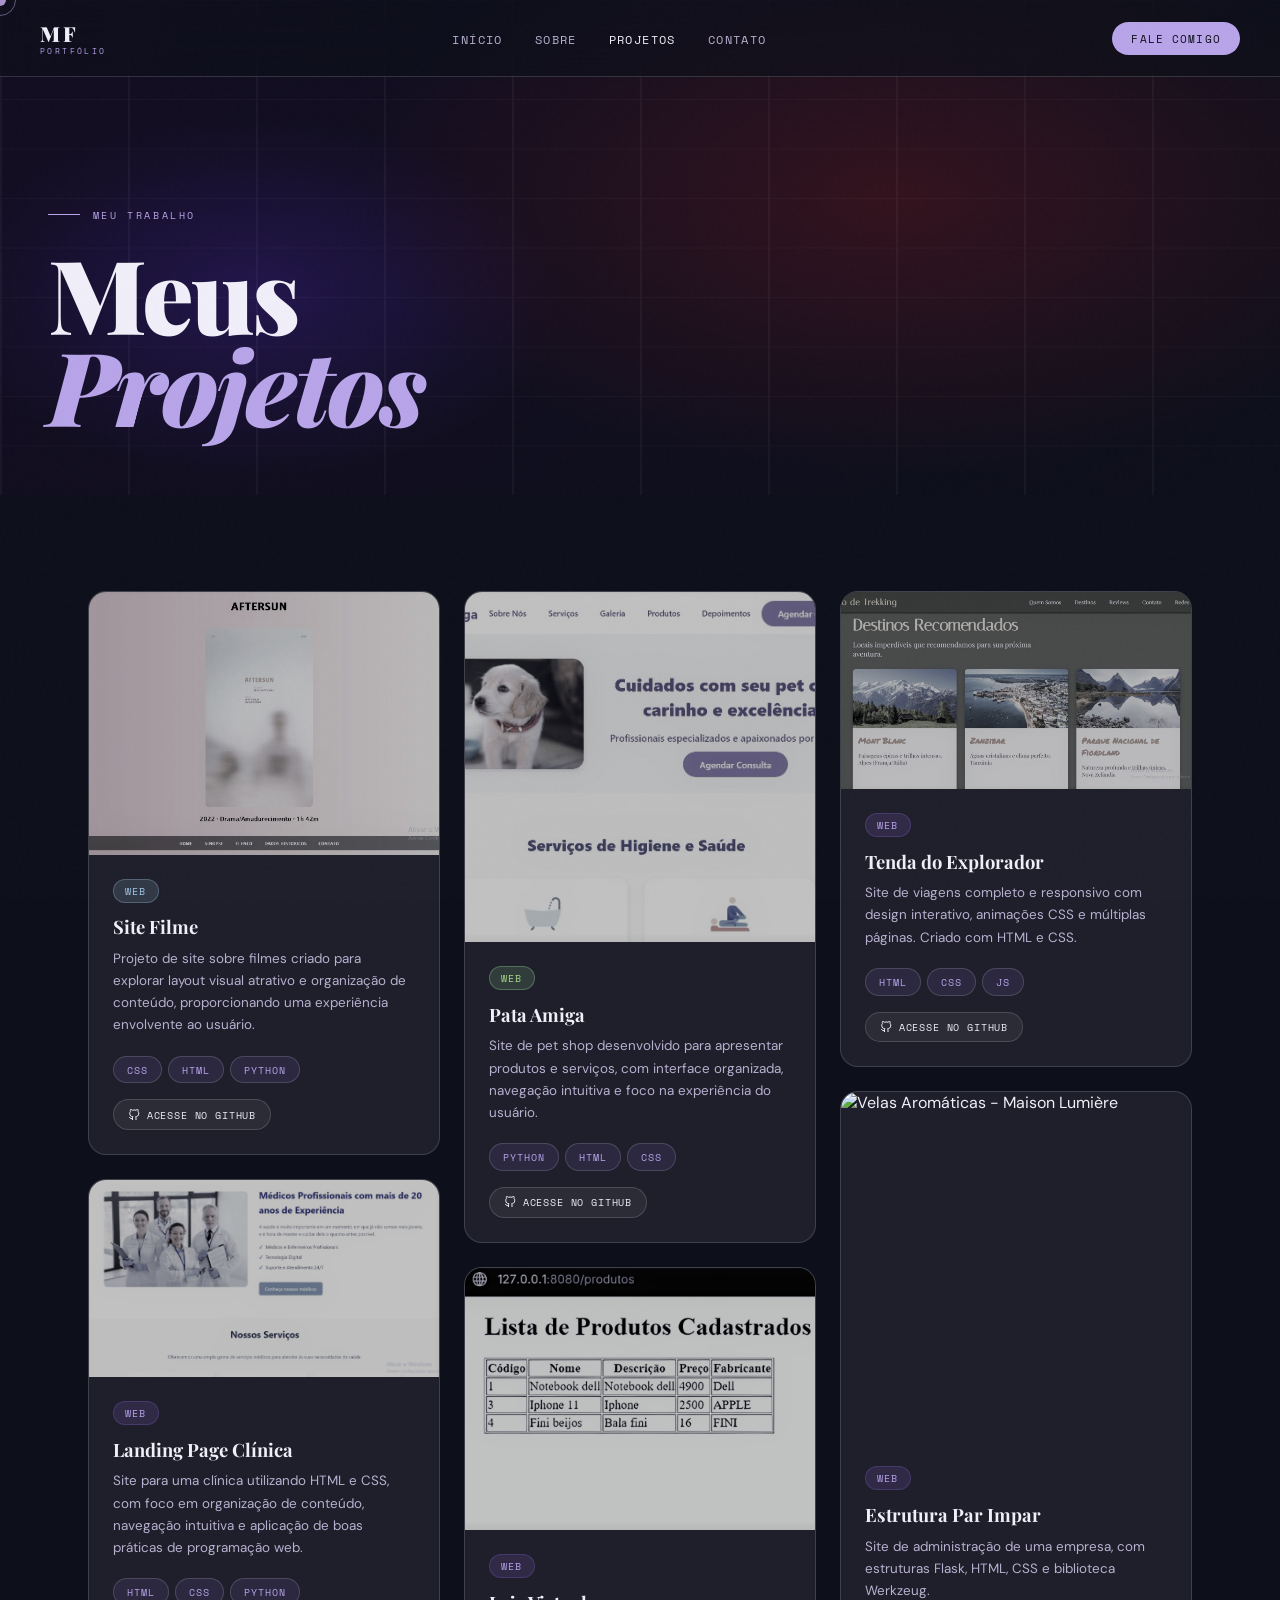
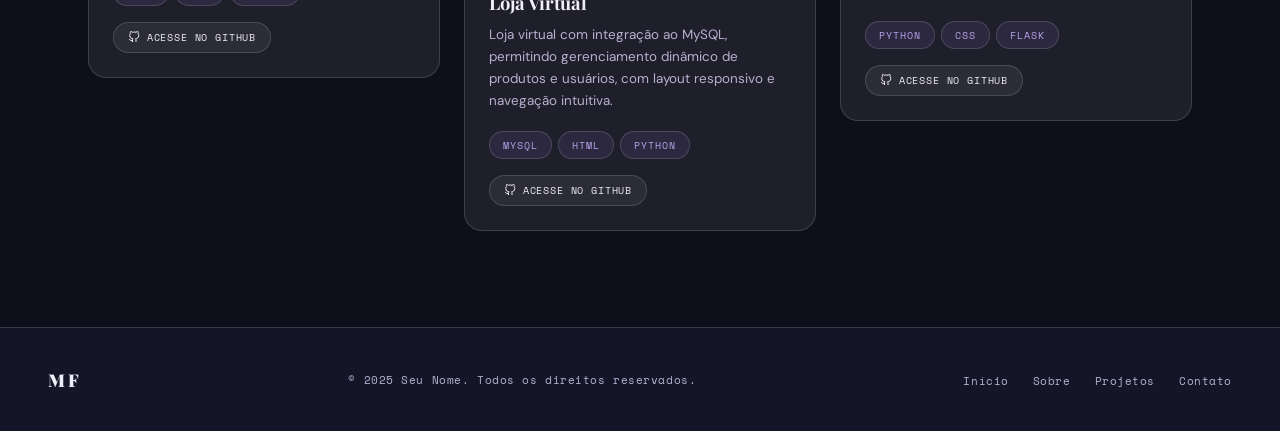
==== commit 933c0830: "Update projetos.html" ====
--- a/projetos.html
+++ b/projetos.html
@@ -200,19 +200,18 @@
       <!-- PROJECT 6 -->
       <div class="project-masonry-card reveal">
         <div class="project-masonry-thumb">
-          <img src="assets/imageparimpar.png" alt="Estrutura Par ou Impar" />
+          <img src="assets/imagevelas.png" alt="Velas Aromáticas - Maison Lumière" />
         </div>
         <div class="project-masonry-info">
           <span class="project-badge web">Web</span>
           <h3 class="project-masonry-title">Estrutura Par Impar</h3>
           <p class="project-masonry-desc">
-            Implementação de algoritmo para classificação de números em pares e ímpares, reforçando uso de estruturas
-            condicionais e repetição.
-          <div style="display:flex;flex-wrap:wrap;gap:0.4rem;margin-bottom:1rem;">
-            <span class="tag">Python</span><span class="tag">CSS</span>
-          </div>
-          <div class="project-links-row">
-            <a href="https://github.com/marianafariasfa/Estrutura-Par-Impar" target="_blank" class="project-gh-btn">
+            Site de administração de uma empresa, com estruturas Flask, HTML, CSS e biblioteca Werkzeug.
+          <div style="display:flex;flex-wrap:wrap;gap:0.4rem;margin-bottom:1rem;">
+            <span class="tag">Python</span><span class="tag">CSS</span><span class="tag">Flask</span>
+          </div>
+          <div class="project-links-row">
+            <a href="https://github.com/marianafariasfa/maisonlumiere.git" target="_blank" class="project-gh-btn">
               <svg width="12" height="12" viewBox="0 0 24 24" fill="none" stroke="currentColor" stroke-width="2">
                 <path
                   d="M9 19c-5 1.5-5-2.5-7-3m14 6v-3.87a3.37 3.37 0 0 0-.94-2.61c3.14-.35 6.44-1.54 6.44-7A5.44 5.44 0 0 0 20 4.77 5.07 5.07 0 0 0 19.91 1S18.73.65 16 2.48a13.38 13.38 0 0 0-7 0C6.27.65 5.09 1 5.09 1A5.07 5.07 0 0 0 5 4.77a5.44 5.44 0 0 0-1.5 3.78c0 5.42 3.3 6.61 6.44 7A3.37 3.37 0 0 0 9 18.13V22" />
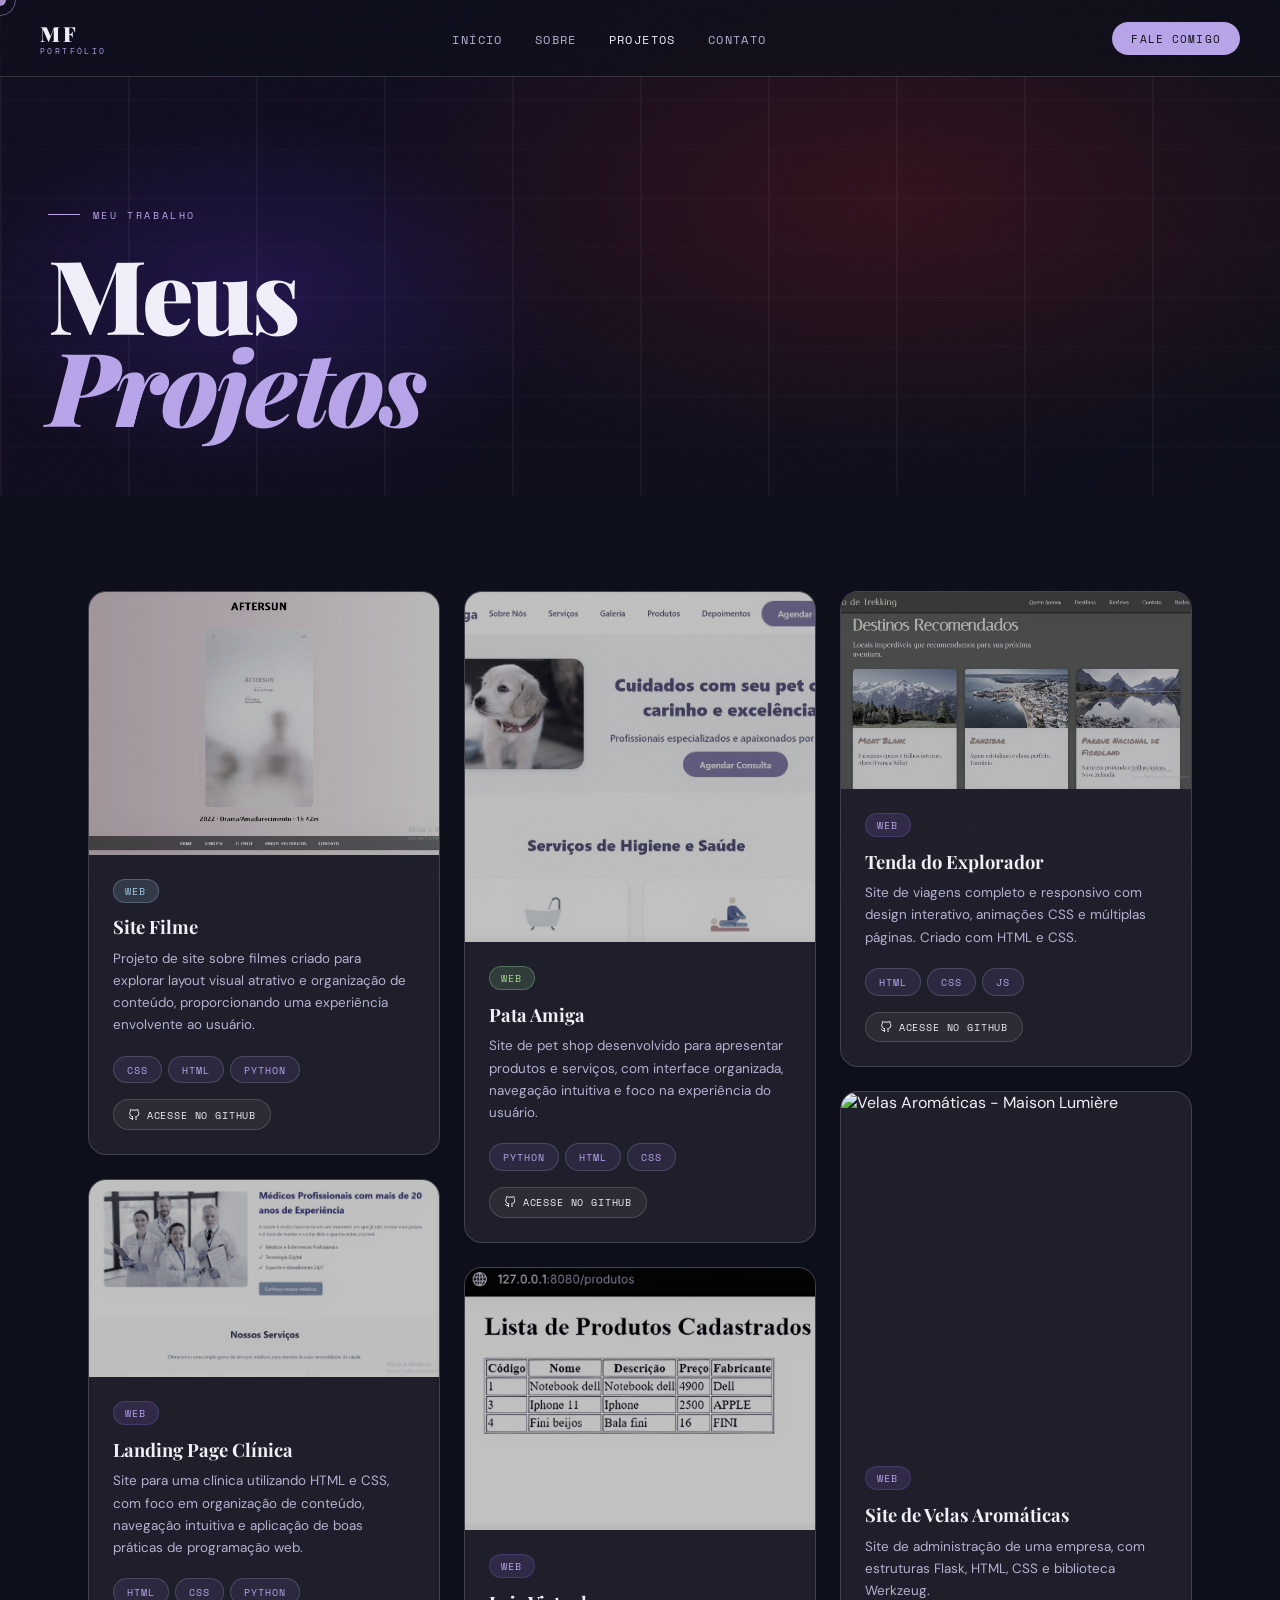
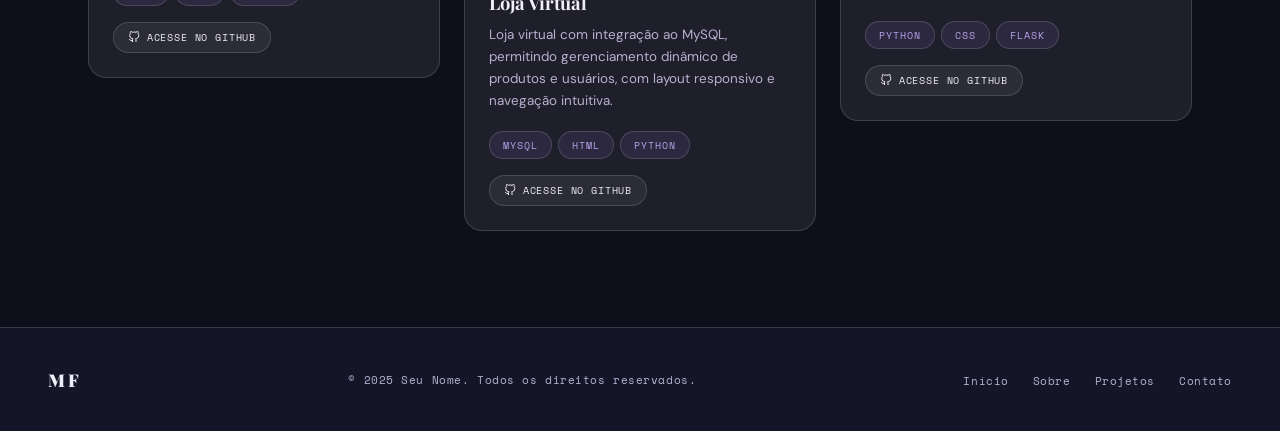
==== commit 5a8b1ede: "Update projetos.html" ====
--- a/projetos.html
+++ b/projetos.html
@@ -204,7 +204,7 @@
         </div>
         <div class="project-masonry-info">
           <span class="project-badge web">Web</span>
-          <h3 class="project-masonry-title">Estrutura Par Impar</h3>
+          <h3 class="project-masonry-title">Site de Velas Aromáticas</h3>
           <p class="project-masonry-desc">
             Site de administração de uma empresa, com estruturas Flask, HTML, CSS e biblioteca Werkzeug.
           <div style="display:flex;flex-wrap:wrap;gap:0.4rem;margin-bottom:1rem;">
